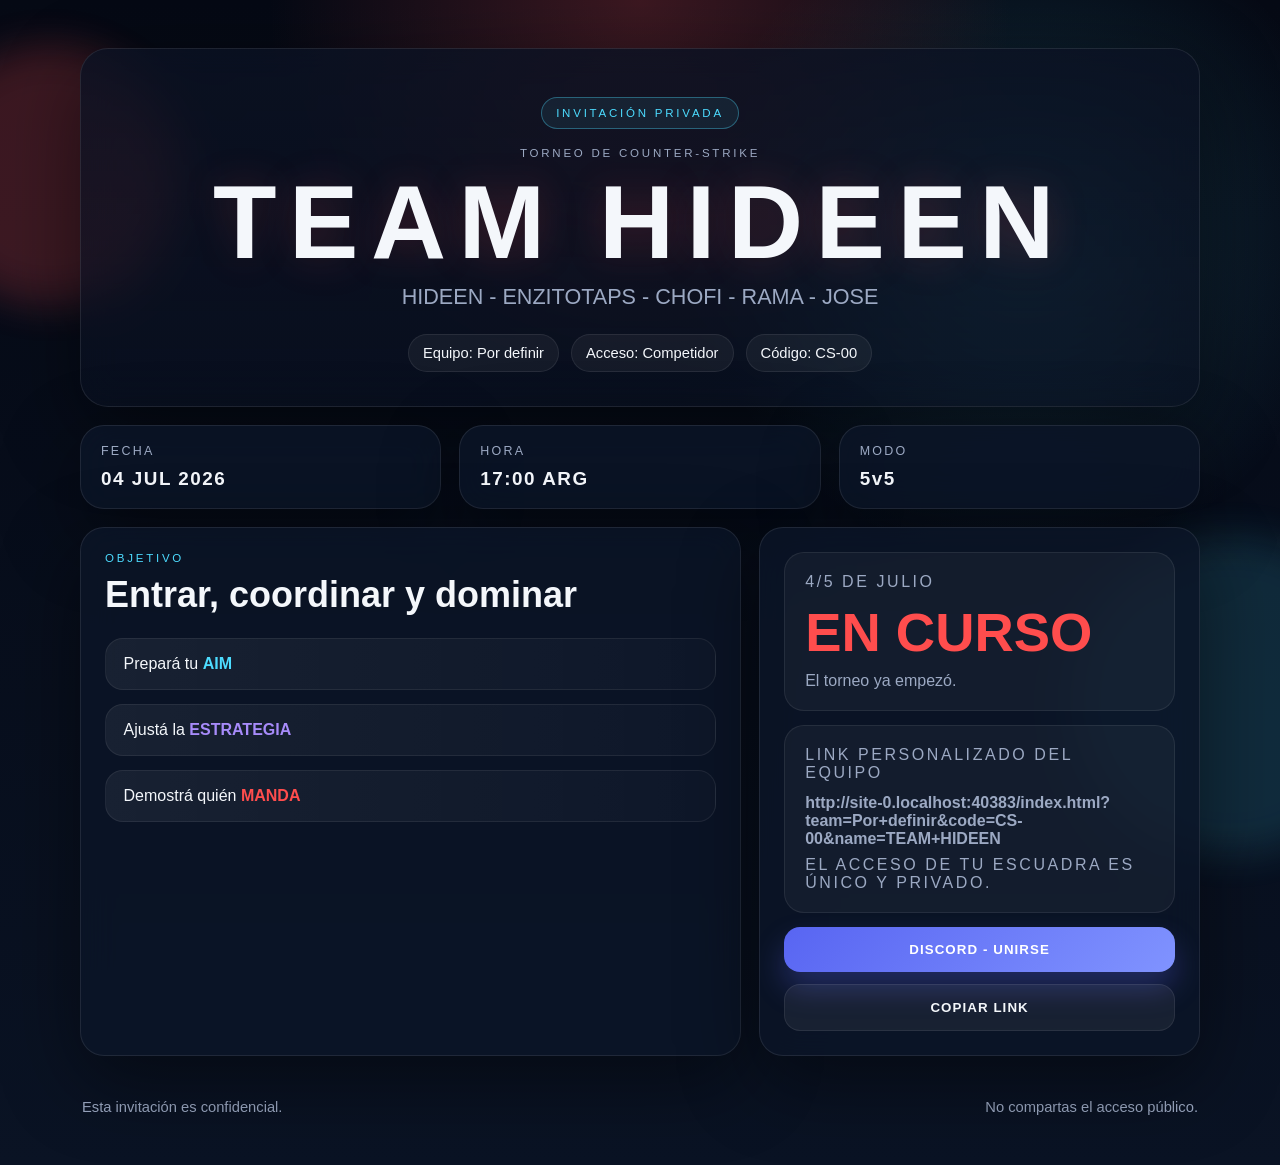
==== index.html @ fc491437 "actu" ====
<!DOCTYPE html>
<html lang="es">
<head>
    <meta charset="UTF-8">
    <meta name="viewport" content="width=device-width, initial-scale=1.0">
    <meta name="description" content="Invitación privada para torneo de Counter-Strike.">
    <title>Invitación Privada | Torneo Counter-Strike</title>
    <link rel="stylesheet" href="style.css">
</head>
<body>

<main class="page-shell">
    <div class="ambient ambient-a"></div>
    <div class="ambient ambient-b"></div>

    <section class="container">
        <header class="hero">
            <p class="badge">INVITACIÓN PRIVADA</p>
            <p class="eyebrow" id="tournamentLabel">TORNEO DE COUNTER-STRIKE</p>
            <h1 id="playerName">CARGANDO...</h1>
            <!-- Reemplazado el texto fijo por puntos de carga para evitar el duplicado -->
            <p class="subtitle" id="subtitle">...</p>

            <div class="hero-meta">
                <span id="teamLabel">Equipo: --</span>
                <span id="seatLabel">Acceso: --</span>
                <span id="codeLabel">Código: --</span>
            </div>
        </header>

        <section class="stats-grid" aria-label="Detalles del evento">
            <article class="stat-card">
                <span> FECHA</span>
                <strong id="eventDateLabel">--</strong>
            </article>
            <article class="stat-card">
                <span> HORA</span>
                <strong id="eventTimeLabel">--</strong>
            </article>
            <article class="stat-card">
                <span> MODO</span>
                <strong id="eventModeLabel">5v5</strong>
            </article>
        </section>

        <section class="content-grid">
            <article class="panel panel-primary">
                <div class="panel-heading">
                    <p class="panel-kicker">Objetivo</p>
                    <h2>Entrar, coordinar y dominar</h2>
                </div>

                <div class="features">
                    <div class="feature reveal">
                        <span class="text">Prepará tu <strong class="aim">AIM</strong></span>
                    </div>

                    <div class="feature reveal">
                        <span class="text">Ajustá la <strong class="strategy">ESTRATEGIA</strong></span>
                    </div>

                    <div class="feature reveal">
                        <span class="text">Demostrá quién <strong class="manda">MANDA</strong></span>
                    </div>
                </div>
            </article>

            <aside class="panel panel-side">
                <div class="countdown-card">
                    <p>4/5 DE JULIO</p>
                    <h2 id="timer">00:00:00</h2>
                    <span id="countdownNote">Prepará el server y revisá tu loadout.</span>
                </div>

                <div class="invite-card">
                    <p class="panel-kicker">Link personalizado del Equipo</p>
                    <strong id="personalLink">Generando enlace...</strong>
                    <p id="inviteMessage">Tu acceso es único y privado.</p>
                </div>

                <div class="actions">
                    <button class="discord enabled" type="button" id="discordButton">DISCORD - UNIRSE</button>
                    <button class="secondary-button" type="button" id="copyLinkButton">COPIAR LINK</button>
                </div>
            </aside>
        </section>

        <footer>
            <p>Esta invitación es confidencial.</p>
            <p>No compartas el acceso público.</p>
        </footer>
    </section>
</main>

<script src="script.js"></script>
</body>
</html>
---- style.css ----
:root {
    --bg: #07111f;
    --bg-soft: rgba(9, 15, 31, 0.72);
    --panel: rgba(12, 21, 40, 0.82);
    --panel-border: rgba(255, 255, 255, 0.09);
    --text: #f4f7fb;
    --muted: #9ca9c3;
    --accent: #ff4d4d;
    --accent-2: #4ddcff;
    --accent-3: #a78bfa;
    --shadow: 0 24px 80px rgba(0, 0, 0, 0.45);
}

* {
    box-sizing: border-box;
}

body {
    margin: 0;
    font-family: Inter, "Segoe UI", Arial, sans-serif;
    background:
        radial-gradient(circle at top, rgba(255, 77, 77, 0.22), transparent 28%),
        radial-gradient(circle at 80% 20%, rgba(77, 220, 255, 0.18), transparent 24%),
        linear-gradient(180deg, #050914 0%, #0a1324 100%);
    color: var(--text);
    min-height: 100vh;
}

.page-shell {
    position: relative;
    overflow: hidden;
    min-height: 100vh;
}

.ambient {
    position: fixed;
    inset: auto;
    border-radius: 999px;
    filter: blur(20px);
    opacity: 0.85;
    pointer-events: none;
}

.ambient-a {
    width: 260px;
    height: 260px;
    top: 5%;
    left: -80px;
    background: rgba(255, 77, 77, 0.26);
}

.ambient-b {
    width: 320px;
    height: 320px;
    right: -110px;
    bottom: 5%;
    background: rgba(77, 220, 255, 0.16);
}

.container {
    position: relative;
    z-index: 1;
    width: min(1120px, calc(100% - 32px));
    margin: 0 auto;
    padding: 48px 0 36px;
}

.hero {
    text-align: center;
    padding: 48px 28px 34px;
    border: 1px solid var(--panel-border);
    border-radius: 28px;
    background: linear-gradient(180deg, rgba(11, 18, 35, 0.82), rgba(11, 18, 35, 0.56));
    box-shadow: var(--shadow);
    backdrop-filter: blur(18px);
}

.badge,
.eyebrow,
.panel-kicker {
    margin: 0;
    text-transform: uppercase;
    letter-spacing: 0.24em;
    font-size: 0.72rem;
    color: var(--accent-2);
}

.badge {
    display: inline-flex;
    padding: 9px 14px;
    border: 1px solid rgba(77, 220, 255, 0.35);
    border-radius: 999px;
    background: rgba(77, 220, 255, 0.08);
}

.eyebrow {
    margin-top: 18px;
    color: var(--muted);
}

h1 {
    margin: 14px 0 12px;
    font-size: clamp(3rem, 9vw, 6.5rem);
    line-height: 0.95;
    letter-spacing: 0.12em;
    text-transform: uppercase;
    text-shadow: 0 0 40px rgba(255, 77, 77, 0.2);
}

.subtitle {
    margin: 0 auto;
    max-width: 34rem;
    color: var(--muted);
    font-size: 1.35rem;
}

.hero-meta {
    margin-top: 24px;
    display: flex;
    justify-content: center;
    gap: 12px;
    flex-wrap: wrap;
}

.hero-meta span {
    padding: 10px 14px;
    border-radius: 999px;
    background: rgba(255, 255, 255, 0.05);
    border: 1px solid rgba(255, 255, 255, 0.08);
    color: var(--text);
    font-size: 0.92rem;
}

.stats-grid,
.content-grid {
    display: grid;
    gap: 18px;
}

.stats-grid {
    grid-template-columns: repeat(3, minmax(0, 1fr));
    margin-top: 18px;
}

.stat-card,
.panel {
    border: 1px solid var(--panel-border);
    border-radius: 24px;
    background: var(--panel);
    box-shadow: var(--shadow);
    backdrop-filter: blur(18px);
}

.stat-card {
    padding: 18px 20px;
}

.stat-card span {
    display: block;
    color: var(--muted);
    font-size: 0.78rem;
    letter-spacing: 0.18em;
    text-transform: uppercase;
}

.stat-card strong {
    display: block;
    margin-top: 10px;
    font-size: 1.18rem;
    letter-spacing: 0.08em;
}

.content-grid {
    grid-template-columns: minmax(0, 1.35fr) minmax(320px, 0.9fr);
    margin-top: 18px;
}

.panel {
    padding: 24px;
}

.panel-heading h2 {
    margin: 10px 0 0;
    font-size: clamp(1.5rem, 3vw, 2.25rem);
}

.features {
    margin-top: 22px;
    display: grid;
    gap: 14px;
}

.feature {
    padding: 16px 18px;
    display: flex;
    align-items: center;
    gap: 14px;
    border-radius: 18px;
    background: linear-gradient(90deg, rgba(255, 255, 255, 0.06), rgba(255, 255, 255, 0.02));
    border: 1px solid rgba(255, 255, 255, 0.07);
    transition: transform 0.25s ease, border-color 0.25s ease, box-shadow 0.25s ease;
}

.feature:hover {
    transform: translateY(-2px);
    border-color: rgba(255, 77, 77, 0.4);
    box-shadow: 0 14px 30px rgba(0, 0, 0, 0.2);
}

.icon {
    width: 46px;
    height: 46px;
    display: grid;
    place-items: center;
    border-radius: 14px;
    background: rgba(255, 255, 255, 0.06);
    font-size: 1.25rem;
    flex: 0 0 auto;
}

.icon.fire {
    box-shadow: inset 0 0 0 1px rgba(255, 77, 77, 0.22);
}

.text {
    font-size: 1rem;
    color: var(--text);
}

.aim {
    color: var(--accent-2);
}

.strategy {
    color: var(--accent-3);
}

.manda {
    color: var(--accent);
}

.panel-side {
    display: grid;
    gap: 14px;
    align-content: start;
}

.countdown-card,
.invite-card {
    padding: 20px;
    border-radius: 20px;
    background: rgba(255, 255, 255, 0.04);
    border: 1px solid rgba(255, 255, 255, 0.08);
}

.countdown-card p,
.invite-card p {
    margin: 0;
    color: var(--muted);
    letter-spacing: .16em;
    font-size: 1rem;
    text-transform: uppercase;
}

.countdown-card h2 {
    margin: 10px 0 8px;
    font-size: clamp(3rem, 5vw, 3.4rem);
    color: var(--accent);
}

.countdown-card span,
#personalLink,
#inviteMessage {
    color: var(--muted);
}

.invite-card strong {
    display: block;
    margin: 12px 0 8px;
    font-size: 1rem;
    color: var(--text);
    word-break: break-word;
}

.actions {
    display: grid;
    gap: 12px;
}

.discord,
.secondary-button {
    width: 100%;
    padding: 15px 18px;
    border: none;
    border-radius: 16px;
    font-weight: 700;
    letter-spacing: 0.08em;
    cursor: pointer;
    transition: transform 0.2s ease, opacity 0.2s ease, box-shadow 0.2s ease;
}

.discord {
    background: linear-gradient(135deg, #5865f2, #8093ff);
    color: white;
    box-shadow: 0 16px 30px rgba(88, 101, 242, 0.3);
}

.discord:hover,
.secondary-button:hover {
    transform: translateY(-1px);
}

.secondary-button {
    background: rgba(255, 255, 255, 0.06);
    color: var(--text);
    border: 1px solid rgba(255, 255, 255, 0.08);
}

footer {
    margin-top: 18px;
    padding: 10px 2px 0;
    display: flex;
    justify-content: space-between;
    gap: 12px;
    flex-wrap: wrap;
    color: var(--muted);
    font-size: 0.92rem;
}

.reveal {
    opacity: 0;
    transform: translateY(10px);
}

.reveal.is-visible {
    opacity: 1;
    transform: translateY(0);
    transition: opacity 0.55s ease, transform 0.55s ease;
}

@media (max-width: 900px) {
    .stats-grid,
    .content-grid {
        grid-template-columns: 1fr;
    }

    .hero {
        padding: 38px 20px 28px;
    }
}

@media (max-width: 640px) {
    .container {
        width: min(100% - 20px, 1120px);
        padding-top: 20px;
    }

    .panel,
    .stat-card,
    .hero {
        border-radius: 20px;
    }

    footer {
        flex-direction: column;
        align-items: flex-start;
    }
}
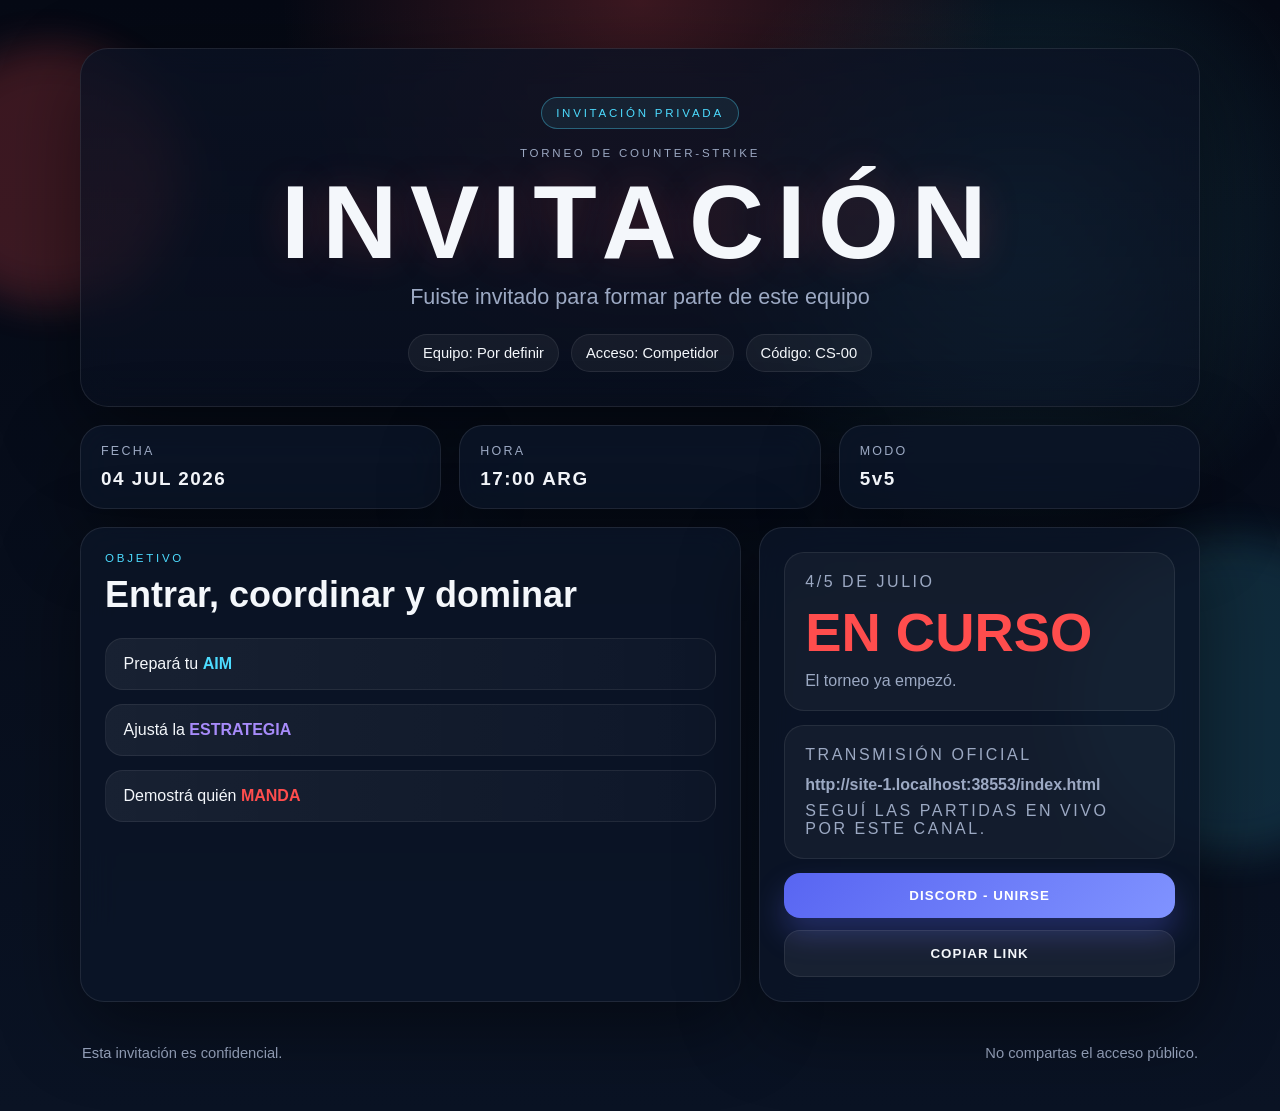
==== commit 9428c8de: "canal de twitch" ====
--- a/index.html
+++ b/index.html
@@ -69,13 +69,14 @@
                 <div class="countdown-card">
                     <p>4/5 DE JULIO</p>
                     <h2 id="timer">00:00:00</h2>
-                    <span id="countdownNote">Prepará el server y revisá tu loadout.</span>
+                    <span id="countdownNote">Preparado?</span>
                 </div>
 
                 <div class="invite-card">
-                    <p class="panel-kicker">Link personalizado del Equipo</p>
-                    <strong id="personalLink">Generando enlace...</strong>
-                    <p id="inviteMessage">Tu acceso es único y privado.</p>
+                    <!-- Cambiado el título fijo -->
+                    <p class="panel-kicker">Transmisión Oficial</p>
+                    <strong id="personalLink">Cargando canal...</strong>
+                    <p id="inviteMessage">Seguí las partidas en vivo por este canal.</p>
                 </div>
 
                 <div class="actions">
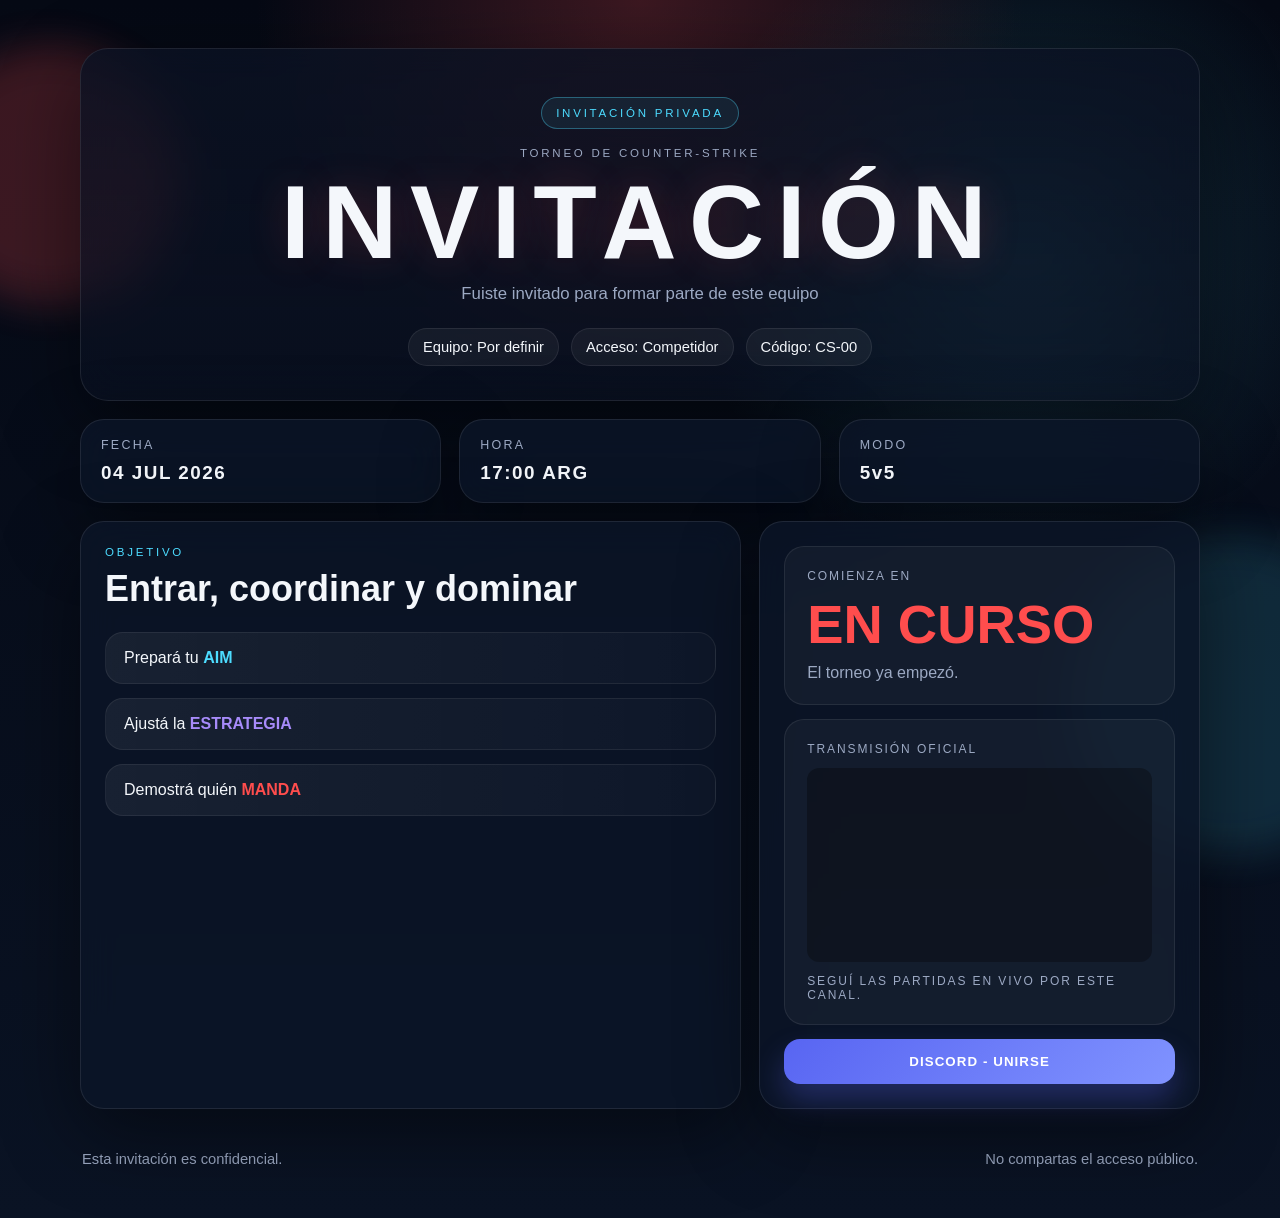
==== commit 448a00d9: "gran cambio" ====
--- a/index.html
+++ b/index.html
@@ -18,7 +18,6 @@
             <p class="badge">INVITACIÓN PRIVADA</p>
             <p class="eyebrow" id="tournamentLabel">TORNEO DE COUNTER-STRIKE</p>
             <h1 id="playerName">CARGANDO...</h1>
-            <!-- Reemplazado el texto fijo por puntos de carga para evitar el duplicado -->
             <p class="subtitle" id="subtitle">...</p>
 
             <div class="hero-meta">
@@ -67,21 +66,21 @@
 
             <aside class="panel panel-side">
                 <div class="countdown-card">
-                    <p>4/5 DE JULIO</p>
+                    <p>COMIENZA EN</p>
                     <h2 id="timer">00:00:00</h2>
-                    <span id="countdownNote">Preparado?</span>
+                    <span id="countdownNote">Prepará el server y revisá tu loadout.</span>
                 </div>
 
                 <div class="invite-card">
-                    <!-- Cambiado el título fijo -->
                     <p class="panel-kicker">Transmisión Oficial</p>
-                    <strong id="personalLink">Cargando canal...</strong>
-                    <p id="inviteMessage">Seguí las partidas en vivo por este canal.</p>
+                    <div id="videoContainer" class="video-container">
+                        <p style="color: var(--muted); font-size: 0.85rem;">Cargando transmisión...</p>
+                    </div>
+                    <p id="inviteMessage" style="margin-top: 12px;">Seguí las partidas en vivo por este canal.</p>
                 </div>
 
                 <div class="actions">
                     <button class="discord enabled" type="button" id="discordButton">DISCORD - UNIRSE</button>
-                    <button class="secondary-button" type="button" id="copyLinkButton">COPIAR LINK</button>
                 </div>
             </aside>
         </section>
--- a/style.css
+++ b/style.css
@@ -111,7 +111,7 @@
     margin: 0 auto;
     max-width: 34rem;
     color: var(--muted);
-    font-size: 1.35rem;
+    font-size: 1.05rem;
 }
 
 .hero-meta {
@@ -207,21 +207,6 @@
     box-shadow: 0 14px 30px rgba(0, 0, 0, 0.2);
 }
 
-.icon {
-    width: 46px;
-    height: 46px;
-    display: grid;
-    place-items: center;
-    border-radius: 14px;
-    background: rgba(255, 255, 255, 0.06);
-    font-size: 1.25rem;
-    flex: 0 0 auto;
-}
-
-.icon.fire {
-    box-shadow: inset 0 0 0 1px rgba(255, 77, 77, 0.22);
-}
-
 .text {
     font-size: 1rem;
     color: var(--text);
@@ -247,7 +232,7 @@
 
 .countdown-card,
 .invite-card {
-    padding: 20px;
+    padding: 22px;
     border-radius: 20px;
     background: rgba(255, 255, 255, 0.04);
     border: 1px solid rgba(255, 255, 255, 0.08);
@@ -257,29 +242,40 @@
 .invite-card p {
     margin: 0;
     color: var(--muted);
-    letter-spacing: .16em;
-    font-size: 1rem;
+    letter-spacing: 0.16em;
+    font-size: 0.75rem;
     text-transform: uppercase;
 }
 
 .countdown-card h2 {
     margin: 10px 0 8px;
-    font-size: clamp(3rem, 5vw, 3.4rem);
+    font-size: clamp(2rem, 5vw, 3.4rem);
     color: var(--accent);
 }
 
 .countdown-card span,
-#personalLink,
 #inviteMessage {
     color: var(--muted);
 }
 
-.invite-card strong {
-    display: block;
-    margin: 12px 0 8px;
-    font-size: 1rem;
-    color: var(--text);
-    word-break: break-word;
+.video-container {
+    position: relative;
+    width: 100%;
+    padding-bottom: 56.25%;
+    height: 0;
+    overflow: hidden;
+    border-radius: 12px;
+    background: rgba(0, 0, 0, 0.3);
+    margin-top: 12px;
+}
+
+.video-container iframe {
+    position: absolute;
+    top: 0;
+    left: 0;
+    width: 100%;
+    height: 100%;
+    border: none;
 }
 
 .actions {
@@ -287,8 +283,7 @@
     gap: 12px;
 }
 
-.discord,
-.secondary-button {
+.discord {
     width: 100%;
     padding: 15px 18px;
     border: none;
@@ -297,23 +292,13 @@
     letter-spacing: 0.08em;
     cursor: pointer;
     transition: transform 0.2s ease, opacity 0.2s ease, box-shadow 0.2s ease;
-}
-
-.discord {
     background: linear-gradient(135deg, #5865f2, #8093ff);
     color: white;
     box-shadow: 0 16px 30px rgba(88, 101, 242, 0.3);
 }
 
-.discord:hover,
-.secondary-button:hover {
+.discord:hover {
     transform: translateY(-1px);
-}
-
-.secondary-button {
-    background: rgba(255, 255, 255, 0.06);
-    color: var(--text);
-    border: 1px solid rgba(255, 255, 255, 0.08);
 }
 
 footer {
@@ -365,4 +350,4 @@
         flex-direction: column;
         align-items: flex-start;
     }
-}
+}
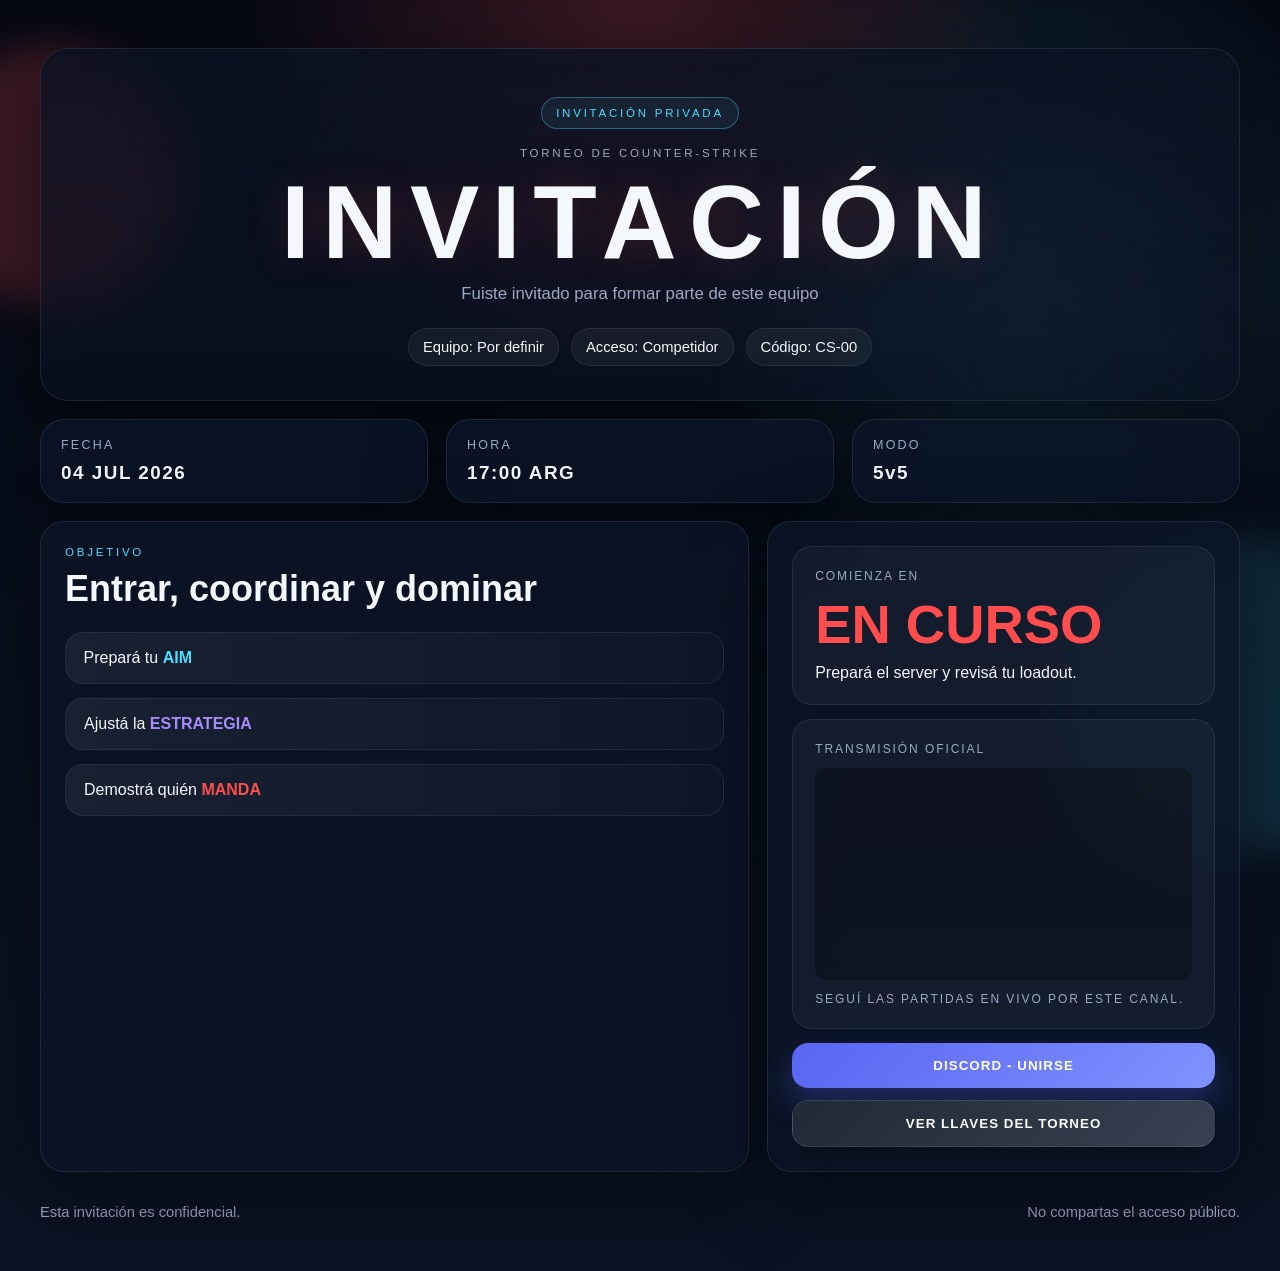
==== commit 384baa12: "verdaderos" ====
--- a/index.html
+++ b/index.html
@@ -4,7 +4,7 @@
     <meta charset="UTF-8">
     <meta name="viewport" content="width=device-width, initial-scale=1.0">
     <meta name="description" content="Invitación privada para torneo de Counter-Strike.">
-    <title>Invitación Privada | Torneo Counter-Strike</title>
+    <title>Torneo Counter-Strike | Invitación y Llaves</title>
     <link rel="stylesheet" href="style.css">
 </head>
 <body>
@@ -13,10 +13,10 @@
     <div class="ambient ambient-a"></div>
     <div class="ambient ambient-b"></div>
 
-    <section class="container">
+    <section class="container" id="invitationView">
         <header class="hero">
             <p class="badge">INVITACIÓN PRIVADA</p>
-            <p class="eyebrow" id="tournamentLabel">TORNEO DE COUNTER-STRIKE</p>
+            <p class="eyebrow">TORNEO DE COUNTER-STRIKE</p>
             <h1 id="playerName">CARGANDO...</h1>
             <p class="subtitle" id="subtitle">...</p>
 
@@ -29,15 +29,15 @@
 
         <section class="stats-grid" aria-label="Detalles del evento">
             <article class="stat-card">
-                <span> FECHA</span>
+                <span>FECHA</span>
                 <strong id="eventDateLabel">--</strong>
             </article>
             <article class="stat-card">
-                <span> HORA</span>
+                <span>HORA</span>
                 <strong id="eventTimeLabel">--</strong>
             </article>
             <article class="stat-card">
-                <span> MODO</span>
+                <span>MODO</span>
                 <strong id="eventModeLabel">5v5</strong>
             </article>
         </section>
@@ -53,11 +53,9 @@
                     <div class="feature reveal">
                         <span class="text">Prepará tu <strong class="aim">AIM</strong></span>
                     </div>
-
                     <div class="feature reveal">
                         <span class="text">Ajustá la <strong class="strategy">ESTRATEGIA</strong></span>
                     </div>
-
                     <div class="feature reveal">
                         <span class="text">Demostrá quién <strong class="manda">MANDA</strong></span>
                     </div>
@@ -81,6 +79,7 @@
 
                 <div class="actions">
                     <button class="discord enabled" type="button" id="discordButton">DISCORD - UNIRSE</button>
+                    <button class="btn-brackets" type="button" id="showBracketsButton">VER LLAVES DEL TORNEO</button>
                 </div>
             </aside>
         </section>
@@ -90,6 +89,57 @@
             <p>No compartas el acceso público.</p>
         </footer>
     </section>
+
+    <section class="container hidden" id="bracketsView">
+        <header class="hero-brackets">
+            <p class="badge">FIXTURE OFICIAL</p>
+            <h2>LLAVES DEL TORNEO</h2>
+            <p class="subtitle">Seguí el progreso y cruces de las 16 escuadras en tiempo real.</p>
+            <button class="btn-back" id="backToInviteButton">← VOLVER A LA INVITACIÓN</button>
+        </header>
+
+        <div class="tournament-bracket">
+            
+            <div class="bracket-round">
+                <h3>OCTAVOS DE FINAL</h3>
+                <div class="matchup"><div class="team" id="o1_t1">--</div><div class="team" id="o1_t2">--</div></div>
+                <div class="matchup"><div class="team" id="o2_t1">--</div><div class="team" id="o2_t2">--</div></div>
+                <div class="matchup"><div class="team" id="o3_t1">--</div><div class="team" id="o3_t2">--</div></div>
+                <div class="matchup"><div class="team" id="o4_t1">--</div><div class="team" id="o4_t2">--</div></div>
+                <div class="matchup"><div class="team" id="o5_t1">--</div><div class="team" id="o5_t2">--</div></div>
+                <div class="matchup"><div class="team" id="o6_t1">--</div><div class="team" id="o6_t2">--</div></div>
+                <div class="matchup"><div class="team" id="o7_t1">--</div><div class="team" id="o7_t2">--</div></div>
+                <div class="matchup"><div class="team" id="o8_t1">--</div><div class="team" id="o8_t2">--</div></div>
+            </div>
+
+            <div class="bracket-round">
+                <h3>CUARTOS DE FINAL</h3>
+                <div class="matchup"><div class="team" id="c1_t1">--</div><div class="team" id="c1_t2">--</div></div>
+                <div class="matchup"><div class="team" id="c2_t1">--</div><div class="team" id="c2_t2">--</div></div>
+                <div class="matchup"><div class="team" id="c3_t1">--</div><div class="team" id="c3_t2">--</div></div>
+                <div class="matchup"><div class="team" id="c4_t1">--</div><div class="team" id="c4_t2">--</div></div>
+            </div>
+
+            <div class="bracket-round">
+                <h3>SEMIFINALES</h3>
+                <div class="matchup"><div class="team" id="s1_t1">--</div><div class="team" id="s1_t2">--</div></div>
+                <div class="matchup"><div class="team" id="s2_t1">--</div><div class="team" id="s2_t2">--</div></div>
+            </div>
+
+            <div class="bracket-round final-round">
+                <h3>GRAN FINAL</h3>
+                <div class="matchup final-matchup">
+                    <div class="team" id="f1_t1">--</div>
+                    <div class="team" id="f1_t2">--</div>
+                </div>
+                <div class="champion-box">
+                    <span>🏆 CAMPEÓN</span>
+                    <strong id="championName">POR DEFINIR</strong>
+                </div>
+            </div>
+
+        </div>
+    </section>
 </main>
 
 <script src="script.js"></script>
--- a/style.css
+++ b/style.css
@@ -11,9 +11,7 @@
     --shadow: 0 24px 80px rgba(0, 0, 0, 0.45);
 }
 
-* {
-    box-sizing: border-box;
-}
+* { box-sizing: border-box; }
 
 body {
     margin: 0;
@@ -26,46 +24,17 @@
     min-height: 100vh;
 }
 
-.page-shell {
-    position: relative;
-    overflow: hidden;
-    min-height: 100vh;
-}
+.page-shell { position: relative; overflow: hidden; min-height: 100vh; }
 
-.ambient {
-    position: fixed;
-    inset: auto;
-    border-radius: 999px;
-    filter: blur(20px);
-    opacity: 0.85;
-    pointer-events: none;
-}
+.ambient { position: fixed; inset: auto; border-radius: 999px; filter: blur(20px); opacity: 0.85; pointer-events: none; }
+.ambient-a { width: 260px; height: 260px; top: 5%; left: -80px; background: rgba(255, 77, 77, 0.26); }
+.ambient-b { width: 320px; height: 320px; right: -110px; bottom: 5%; background: rgba(77, 220, 255, 0.16); }
 
-.ambient-a {
-    width: 260px;
-    height: 260px;
-    top: 5%;
-    left: -80px;
-    background: rgba(255, 77, 77, 0.26);
-}
+.container { position: relative; z-index: 1; width: min(1200px, calc(100% - 32px)); margin: 0 auto; padding: 48px 0 36px; }
+.hidden { display: none !important; }
 
-.ambient-b {
-    width: 320px;
-    height: 320px;
-    right: -110px;
-    bottom: 5%;
-    background: rgba(77, 220, 255, 0.16);
-}
-
-.container {
-    position: relative;
-    z-index: 1;
-    width: min(1120px, calc(100% - 32px));
-    margin: 0 auto;
-    padding: 48px 0 36px;
-}
-
-.hero {
+/* HERO SECTIONS */
+.hero, .hero-brackets {
     text-align: center;
     padding: 48px 28px 34px;
     border: 1px solid var(--panel-border);
@@ -74,280 +43,132 @@
     box-shadow: var(--shadow);
     backdrop-filter: blur(18px);
 }
+.hero-brackets h2 { margin: 12px 0; font-size: 2.5rem; letter-spacing: 0.1em; text-transform: uppercase; }
 
-.badge,
-.eyebrow,
-.panel-kicker {
-    margin: 0;
-    text-transform: uppercase;
-    letter-spacing: 0.24em;
-    font-size: 0.72rem;
-    color: var(--accent-2);
-}
+.badge, .eyebrow, .panel-kicker { margin: 0; text-transform: uppercase; letter-spacing: 0.24em; font-size: 0.72rem; color: var(--accent-2); }
+.badge { display: inline-flex; padding: 9px 14px; border: 1px solid rgba(77, 220, 255, 0.35); border-radius: 999px; background: rgba(77, 220, 255, 0.08); }
+.eyebrow { margin-top: 18px; color: var(--muted); }
 
-.badge {
-    display: inline-flex;
-    padding: 9px 14px;
-    border: 1px solid rgba(77, 220, 255, 0.35);
-    border-radius: 999px;
-    background: rgba(77, 220, 255, 0.08);
-}
+h1 { margin: 14px 0 12px; font-size: clamp(3rem, 9vw, 6.5rem); line-height: 0.95; letter-spacing: 0.12em; text-transform: uppercase; text-shadow: 0 0 40px rgba(255, 77, 77, 0.2); }
+.subtitle { margin: 0 auto; max-width: 34rem; color: var(--muted); font-size: 1.05rem; }
 
-.eyebrow {
-    margin-top: 18px;
-    color: var(--muted);
-}
+.hero-meta { margin-top: 24px; display: flex; justify-content: center; gap: 12px; flex-wrap: wrap; }
+.hero-meta span { padding: 10px 14px; border-radius: 999px; background: rgba(255, 255, 255, 0.05); border: 1px solid rgba(255, 255, 255, 0.08); color: var(--text); font-size: 0.92rem; }
 
-h1 {
-    margin: 14px 0 12px;
-    font-size: clamp(3rem, 9vw, 6.5rem);
-    line-height: 0.95;
-    letter-spacing: 0.12em;
-    text-transform: uppercase;
-    text-shadow: 0 0 40px rgba(255, 77, 77, 0.2);
-}
+/* INVITATION GRID SYSTEM */
+.stats-grid, .content-grid { display: grid; gap: 18px; }
+.stats-grid { grid-template-columns: repeat(3, minmax(0, 1fr)); margin-top: 18px; }
+.stat-card, .panel { border: 1px solid var(--panel-border); border-radius: 24px; background: var(--panel); box-shadow: var(--shadow); backdrop-filter: blur(18px); }
+.stat-card { padding: 18px 20px; }
+.stat-card span { display: block; color: var(--muted); font-size: 0.78rem; letter-spacing: 0.18em; text-transform: uppercase; }
+.stat-card strong { display: block; margin-top: 10px; font-size: 1.18rem; letter-spacing: 0.08em; }
 
-.subtitle {
-    margin: 0 auto;
-    max-width: 34rem;
-    color: var(--muted);
-    font-size: 1.05rem;
-}
+.content-grid { grid-template-columns: minmax(0, 1.35fr) minmax(320px, 0.9fr); margin-top: 18px; }
+.panel { padding: 24px; }
+.panel-heading h2 { margin: 10px 0 0; font-size: clamp(1.5rem, 3vw, 2.25rem); }
 
-.hero-meta {
-    margin-top: 24px;
-    display: flex;
-    justify-content: center;
-    gap: 12px;
-    flex-wrap: wrap;
-}
+.features { margin-top: 22px; display: grid; gap: 14px; }
+.feature { padding: 16px 18px; display: flex; align-items: center; gap: 14px; border-radius: 18px; background: linear-gradient(90deg, rgba(255, 255, 255, 0.06), rgba(255, 255, 255, 0.02)); border: 1px solid rgba(255, 255, 255, 0.07); transition: transform 0.25s ease, border-color 0.25s ease; }
+.feature:hover { transform: translateY(-2px); border-color: rgba(255, 77, 77, 0.4); }
 
-.hero-meta span {
-    padding: 10px 14px;
-    border-radius: 999px;
-    background: rgba(255, 255, 255, 0.05);
-    border: 1px solid rgba(255, 255, 255, 0.08);
-    color: var(--text);
-    font-size: 0.92rem;
-}
+.text { font-size: 1rem; color: var(--text); }
+.aim { color: var(--accent-2); }
+.strategy { color: var(--accent-3); }
+.manda { color: var(--accent); }
 
-.stats-grid,
-.content-grid {
+.panel-side { display: grid; gap: 14px; align-content: start; }
+.countdown-card, .invite-card { padding: 22px; border-radius: 20px; background: rgba(255, 255, 255, 0.04); border: 1px solid rgba(255, 255, 255, 0.08); }
+.countdown-card p, .invite-card p { margin: 0; color: var(--muted); letter-spacing: 0.16em; font-size: 0.75rem; text-transform: uppercase; }
+.countdown-card h2 { margin: 10px 0 8px; font-size: clamp(2rem, 5vw, 3.4rem); color: var(--accent); }
+
+.video-container { position: relative; width: 100%; padding-bottom: 56.25%; height: 0; overflow: hidden; border-radius: 12px; background: rgba(0, 0, 0, 0.3); margin-top: 12px; }
+.video-container iframe { position: absolute; top: 0; left: 0; width: 100%; height: 100%; border: none; }
+
+/* ACTION BUTTONS */
+.actions { display: grid; gap: 12px; }
+.discord, .btn-brackets, .btn-back { width: 100%; padding: 15px 18px; border: none; border-radius: 16px; font-weight: 700; letter-spacing: 0.08em; cursor: pointer; transition: transform 0.2s ease, box-shadow 0.2s ease; color: white; }
+.discord { background: linear-gradient(135deg, #5865f2, #8093ff); box-shadow: 0 16px 30px rgba(88, 101, 242, 0.3); }
+.btn-brackets { background: linear-gradient(135deg, #1f2937, #374151); border: 1px solid rgba(255, 255, 255, 0.1); box-shadow: 0 16px 30px rgba(0, 0, 0, 0.2); }
+.btn-brackets:hover { background: linear-gradient(135deg, #374151, #4b5563); transform: translateY(-1px); }
+.discord:hover, .btn-back:hover { transform: translateY(-1px); }
+
+.btn-back { max-width: 240px; margin: 16px auto 0; padding: 10px 16px; font-size: 0.85rem; background: rgba(255, 255, 255, 0.05); border: 1px solid rgba(255, 255, 255, 0.1); }
+.btn-back:hover { background: rgba(255, 255, 255, 0.1); }
+
+/* --- SISTEMA DE LLAVES (ESTILO COMPETITIVO) --- */
+.tournament-bracket {
     display: grid;
-    gap: 18px;
-}
-
-.stats-grid {
-    grid-template-columns: repeat(3, minmax(0, 1fr));
-    margin-top: 18px;
-}
-
-.stat-card,
-.panel {
+    grid-template-columns: repeat(4, minmax(220px, 1fr));
+    gap: 24px;
+    margin-top: 32px;
+    overflow-x: auto;
+    padding: 20px;
     border: 1px solid var(--panel-border);
     border-radius: 24px;
     background: var(--panel);
-    box-shadow: var(--shadow);
-    backdrop-filter: blur(18px);
 }
 
-.stat-card {
-    padding: 18px 20px;
+.bracket-round {
+    display: flex;
+    flex-direction: column;
+    justify-content: space-around;
+    gap: 16px;
 }
 
-.stat-card span {
-    display: block;
-    color: var(--muted);
-    font-size: 0.78rem;
-    letter-spacing: 0.18em;
-    text-transform: uppercase;
+.bracket-round h3 {
+    text-align: center;
+    font-size: 0.8rem;
+    letter-spacing: 0.15em;
+    color: var(--accent-2);
+    margin: 0 0 8px 0;
+    border-bottom: 1px solid rgba(77, 220, 255, 0.2);
+    padding-bottom: 6px;
 }
 
-.stat-card strong {
-    display: block;
-    margin-top: 10px;
-    font-size: 1.18rem;
-    letter-spacing: 0.08em;
+.matchup {
+    background: rgba(5, 9, 20, 0.6);
+    border: 1px solid var(--panel-border);
+    border-radius: 12px;
+    padding: 6px;
+    display: flex;
+    flex-direction: column;
+    gap: 4px;
+    box-shadow: 0 4px 12px rgba(0,0,0,0.3);
 }
 
-.content-grid {
-    grid-template-columns: minmax(0, 1.35fr) minmax(320px, 0.9fr);
-    margin-top: 18px;
+.team {
+    padding: 10px 12px;
+    background: rgba(255,255,255, 0.03);
+    border-radius: 8px;
+    font-size: 0.88rem;
+    font-weight: 600;
+    letter-spacing: 0.05em;
+    overflow: hidden;
+    text-overflow: ellipsis;
+    white-space: nowrap;
+    border-left: 3px solid rgba(255,255,255,0.1);
 }
 
-.panel {
-    padding: 24px;
+/* Resaltado especial para la final y campeón */
+.final-matchup .team { border-left-color: var(--accent); background: rgba(255, 77, 77, 0.05); }
+.champion-box {
+    margin-top: 16px;
+    padding: 16px;
+    background: linear-gradient(135deg, rgba(245, 158, 11, 0.15), rgba(251, 191, 36, 0.05));
+    border: 1px solid rgba(245, 158, 11, 0.3);
+    border-radius: 14px;
+    text-align: center;
+    box-shadow: 0 0 20px rgba(245, 158, 11, 0.1);
 }
+.champion-box span { display: block; font-size: 0.75rem; color: #fbbf24; letter-spacing: 0.15em; }
+.champion-box strong { display: block; margin-top: 6px; font-size: 1.1rem; color: #fff; letter-spacing: 0.05em; }
 
-.panel-heading h2 {
-    margin: 10px 0 0;
-    font-size: clamp(1.5rem, 3vw, 2.25rem);
-}
-
-.features {
-    margin-top: 22px;
-    display: grid;
-    gap: 14px;
-}
-
-.feature {
-    padding: 16px 18px;
-    display: flex;
-    align-items: center;
-    gap: 14px;
-    border-radius: 18px;
-    background: linear-gradient(90deg, rgba(255, 255, 255, 0.06), rgba(255, 255, 255, 0.02));
-    border: 1px solid rgba(255, 255, 255, 0.07);
-    transition: transform 0.25s ease, border-color 0.25s ease, box-shadow 0.25s ease;
-}
-
-.feature:hover {
-    transform: translateY(-2px);
-    border-color: rgba(255, 77, 77, 0.4);
-    box-shadow: 0 14px 30px rgba(0, 0, 0, 0.2);
-}
-
-.text {
-    font-size: 1rem;
-    color: var(--text);
-}
-
-.aim {
-    color: var(--accent-2);
-}
-
-.strategy {
-    color: var(--accent-3);
-}
-
-.manda {
-    color: var(--accent);
-}
-
-.panel-side {
-    display: grid;
-    gap: 14px;
-    align-content: start;
-}
-
-.countdown-card,
-.invite-card {
-    padding: 22px;
-    border-radius: 20px;
-    background: rgba(255, 255, 255, 0.04);
-    border: 1px solid rgba(255, 255, 255, 0.08);
-}
-
-.countdown-card p,
-.invite-card p {
-    margin: 0;
-    color: var(--muted);
-    letter-spacing: 0.16em;
-    font-size: 0.75rem;
-    text-transform: uppercase;
-}
-
-.countdown-card h2 {
-    margin: 10px 0 8px;
-    font-size: clamp(2rem, 5vw, 3.4rem);
-    color: var(--accent);
-}
-
-.countdown-card span,
-#inviteMessage {
-    color: var(--muted);
-}
-
-.video-container {
-    position: relative;
-    width: 100%;
-    padding-bottom: 56.25%;
-    height: 0;
-    overflow: hidden;
-    border-radius: 12px;
-    background: rgba(0, 0, 0, 0.3);
-    margin-top: 12px;
-}
-
-.video-container iframe {
-    position: absolute;
-    top: 0;
-    left: 0;
-    width: 100%;
-    height: 100%;
-    border: none;
-}
-
-.actions {
-    display: grid;
-    gap: 12px;
-}
-
-.discord {
-    width: 100%;
-    padding: 15px 18px;
-    border: none;
-    border-radius: 16px;
-    font-weight: 700;
-    letter-spacing: 0.08em;
-    cursor: pointer;
-    transition: transform 0.2s ease, opacity 0.2s ease, box-shadow 0.2s ease;
-    background: linear-gradient(135deg, #5865f2, #8093ff);
-    color: white;
-    box-shadow: 0 16px 30px rgba(88, 101, 242, 0.3);
-}
-
-.discord:hover {
-    transform: translateY(-1px);
-}
-
-footer {
-    margin-top: 18px;
-    padding: 10px 2px 0;
-    display: flex;
-    justify-content: space-between;
-    gap: 12px;
-    flex-wrap: wrap;
-    color: var(--muted);
-    font-size: 0.92rem;
-}
-
-.reveal {
-    opacity: 0;
-    transform: translateY(10px);
-}
-
-.reveal.is-visible {
-    opacity: 1;
-    transform: translateY(0);
-    transition: opacity 0.55s ease, transform 0.55s ease;
-}
+footer { margin-top: 18px; display: flex; justify-content: space-between; gap: 12px; flex-wrap: wrap; color: var(--muted); font-size: 0.92rem; }
+.reveal { opacity: 0; transform: translateY(10px); }
+.reveal.is-visible { opacity: 1; transform: translateY(0); transition: opacity 0.55s ease, transform 0.55s ease; }
 
 @media (max-width: 900px) {
-    .stats-grid,
-    .content-grid {
-        grid-template-columns: 1fr;
-    }
-
-    .hero {
-        padding: 38px 20px 28px;
-    }
-}
-
-@media (max-width: 640px) {
-    .container {
-        width: min(100% - 20px, 1120px);
-        padding-top: 20px;
-    }
-
-    .panel,
-    .stat-card,
-    .hero {
-        border-radius: 20px;
-    }
-
-    footer {
-        flex-direction: column;
-        align-items: flex-start;
-    }
+    .stats-grid, .content-grid { grid-template-columns: 1fr; }
+    .tournament-bracket { grid-template-columns: 1fr; gap: 40px; }
+    .bracket-round { gap: 12px; }
 }
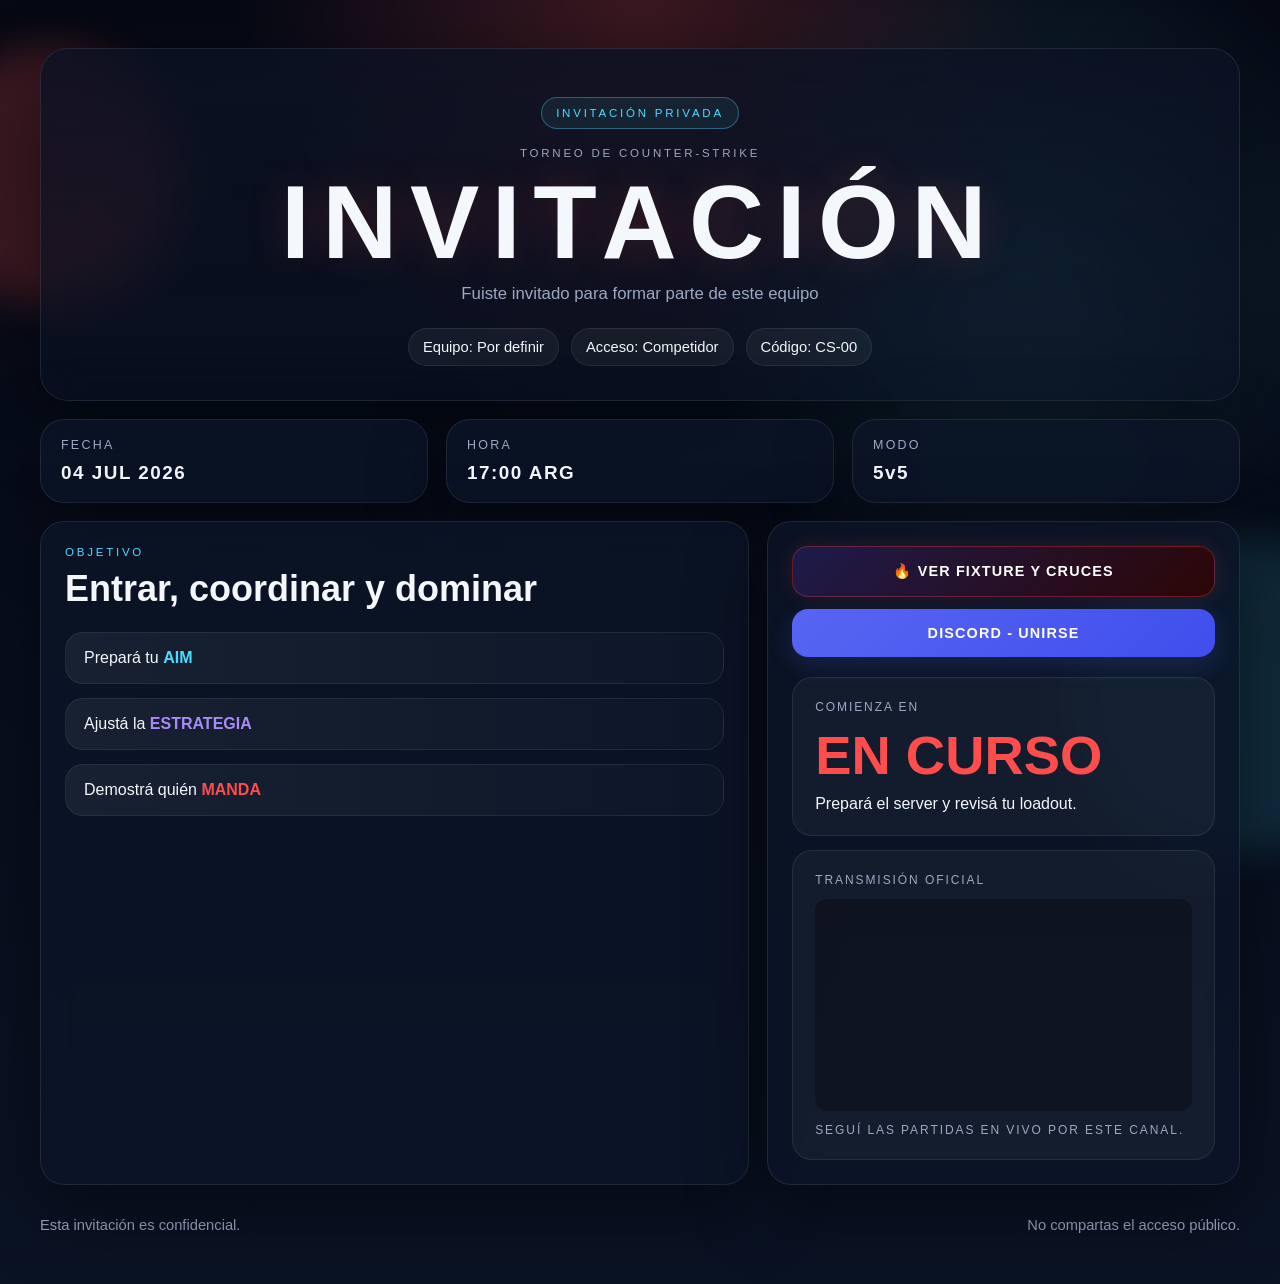
==== commit 16862ff9: "bueeeno" ====
--- a/index.html
+++ b/index.html
@@ -63,6 +63,11 @@
             </article>
 
             <aside class="panel panel-side">
+                <div class="actions">
+                    <button class="btn-brackets" type="button" id="showBracketsButton">🔥 VER FIXTURE Y CRUCES</button>
+                    <button class="discord enabled" type="button" id="discordButton">DISCORD - UNIRSE</button>
+                </div>
+
                 <div class="countdown-card">
                     <p>COMIENZA EN</p>
                     <h2 id="timer">00:00:00</h2>
@@ -75,11 +80,6 @@
                         <p style="color: var(--muted); font-size: 0.85rem;">Cargando transmisión...</p>
                     </div>
                     <p id="inviteMessage" style="margin-top: 12px;">Seguí las partidas en vivo por este canal.</p>
-                </div>
-
-                <div class="actions">
-                    <button class="discord enabled" type="button" id="discordButton">DISCORD - UNIRSE</button>
-                    <button class="btn-brackets" type="button" id="showBracketsButton">VER LLAVES DEL TORNEO</button>
                 </div>
             </aside>
         </section>
--- a/style.css
+++ b/style.css
@@ -85,15 +85,63 @@
 .video-container iframe { position: absolute; top: 0; left: 0; width: 100%; height: 100%; border: none; }
 
 /* ACTION BUTTONS */
-.actions { display: grid; gap: 12px; }
-.discord, .btn-brackets, .btn-back { width: 100%; padding: 15px 18px; border: none; border-radius: 16px; font-weight: 700; letter-spacing: 0.08em; cursor: pointer; transition: transform 0.2s ease, box-shadow 0.2s ease; color: white; }
-.discord { background: linear-gradient(135deg, #5865f2, #8093ff); box-shadow: 0 16px 30px rgba(88, 101, 242, 0.3); }
-.btn-brackets { background: linear-gradient(135deg, #1f2937, #374151); border: 1px solid rgba(255, 255, 255, 0.1); box-shadow: 0 16px 30px rgba(0, 0, 0, 0.2); }
-.btn-brackets:hover { background: linear-gradient(135deg, #374151, #4b5563); transform: translateY(-1px); }
-.discord:hover, .btn-back:hover { transform: translateY(-1px); }
-
-.btn-back { max-width: 240px; margin: 16px auto 0; padding: 10px 16px; font-size: 0.85rem; background: rgba(255, 255, 255, 0.05); border: 1px solid rgba(255, 255, 255, 0.1); }
-.btn-back:hover { background: rgba(255, 255, 255, 0.1); }
+.actions { 
+    display: grid; 
+    gap: 12px; 
+    margin-bottom: 6px; /* Separación con el reloj */
+}
+
+.discord, .btn-brackets, .btn-back { 
+    width: 100%; 
+    padding: 16px 18px; 
+    border: none; 
+    border-radius: 16px; 
+    font-weight: 800; 
+    letter-spacing: 0.08em; 
+    cursor: pointer; 
+    transition: transform 0.2s ease, box-shadow 0.2s ease, background 0.2s ease; 
+    color: white; 
+    font-size: 0.9rem;
+    text-transform: uppercase;
+}
+
+/* Botón de Llaves Destacado */
+.btn-brackets { 
+    background: linear-gradient(135deg, #1e1b4b, #2d0606); 
+    border: 1px solid rgba(255, 77, 77, 0.3); 
+    box-shadow: 0 0 20px rgba(255, 77, 77, 0.15); 
+}
+
+.btn-brackets:hover { 
+    background: linear-gradient(135deg, #2d0606, #4c0519); 
+    transform: translateY(-2px); 
+    box-shadow: 0 0 25px rgba(255, 77, 77, 0.3); 
+}
+
+/* Botón de Discord */
+.discord { 
+    background: linear-gradient(135deg, #5865f2, #404eed); 
+    box-shadow: 0 8px 24px rgba(88, 101, 242, 0.2); 
+}
+
+.discord:hover { 
+    transform: translateY(-2px); 
+    box-shadow: 0 12px 28px rgba(88, 101, 242, 0.4); 
+}
+
+.btn-back { 
+    max-width: 260px; 
+    margin: 16px auto 0; 
+    padding: 12px 18px; 
+    font-size: 0.85rem; 
+    background: rgba(255, 255, 255, 0.05); 
+    border: 1px solid rgba(255, 255, 255, 0.1); 
+}
+
+.btn-back:hover { 
+    background: rgba(255, 255, 255, 0.1); 
+    transform: translateY(-1px);
+}
 
 /* --- SISTEMA DE LLAVES (ESTILO COMPETITIVO) --- */
 .tournament-bracket {
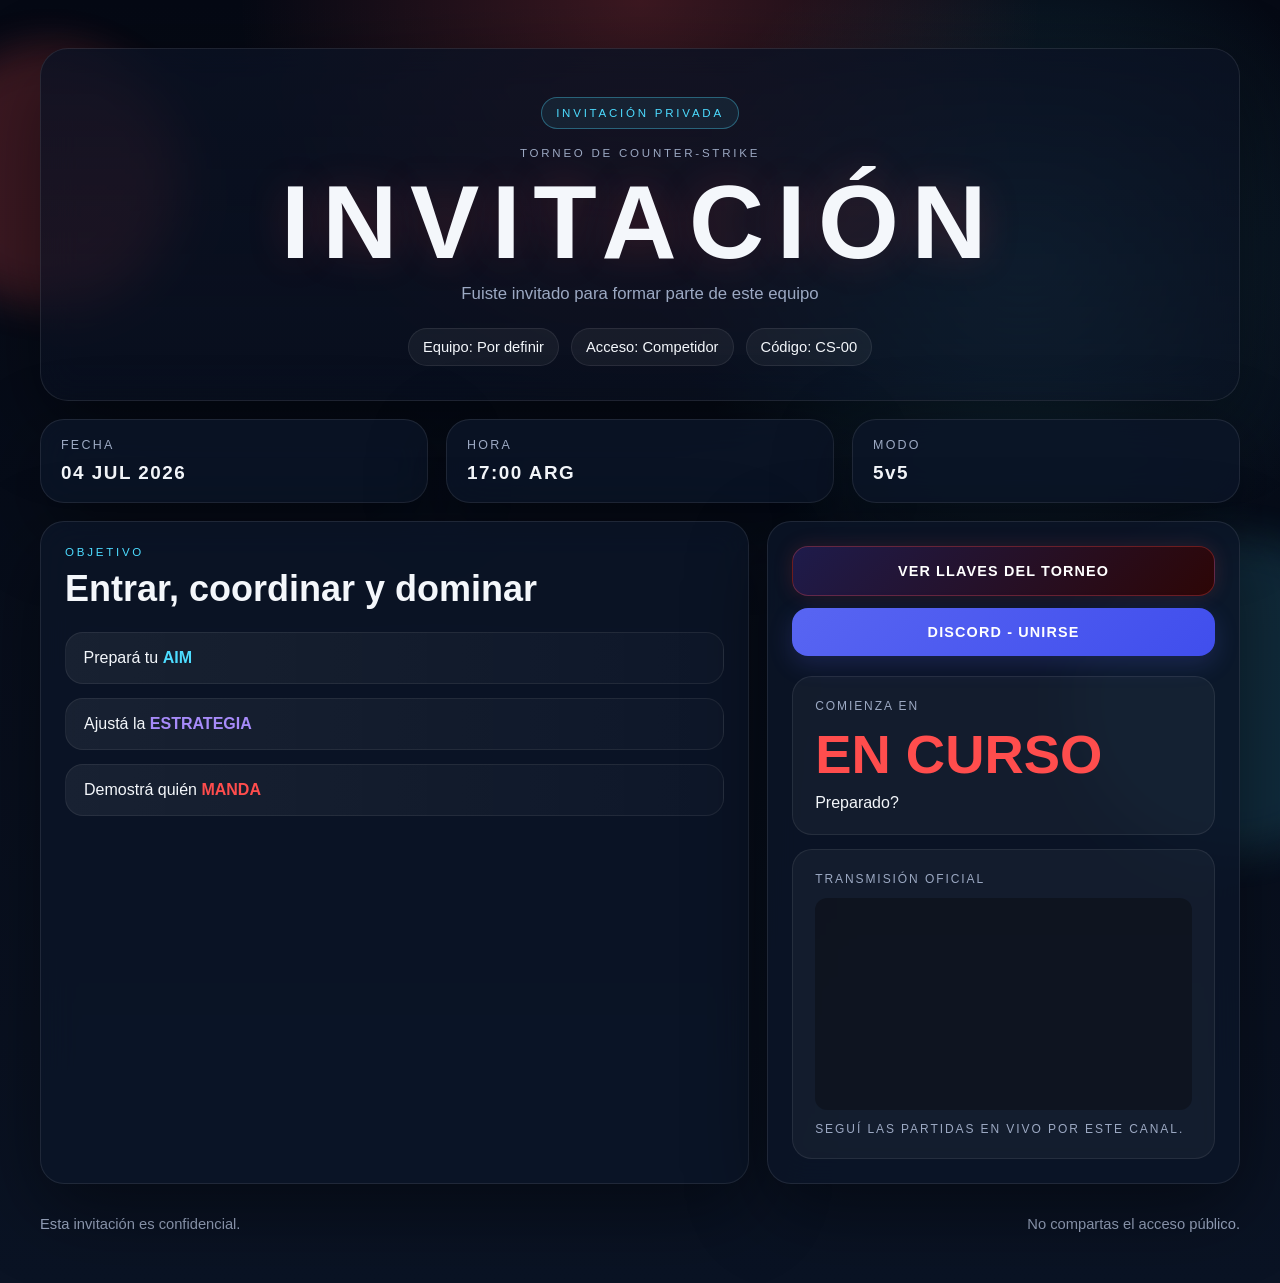
==== commit 09d56777: "nuevos" ====
--- a/index.html
+++ b/index.html
@@ -64,14 +64,14 @@
 
             <aside class="panel panel-side">
                 <div class="actions">
-                    <button class="btn-brackets" type="button" id="showBracketsButton">🔥 VER FIXTURE Y CRUCES</button>
+                    <button class="btn-brackets" type="button" id="showBracketsButton"> VER LLAVES DEL TORNEO</button>
                     <button class="discord enabled" type="button" id="discordButton">DISCORD - UNIRSE</button>
                 </div>
 
                 <div class="countdown-card">
                     <p>COMIENZA EN</p>
                     <h2 id="timer">00:00:00</h2>
-                    <span id="countdownNote">Prepará el server y revisá tu loadout.</span>
+                    <span id="countdownNote">Preparado?</span>
                 </div>
 
                 <div class="invite-card">
